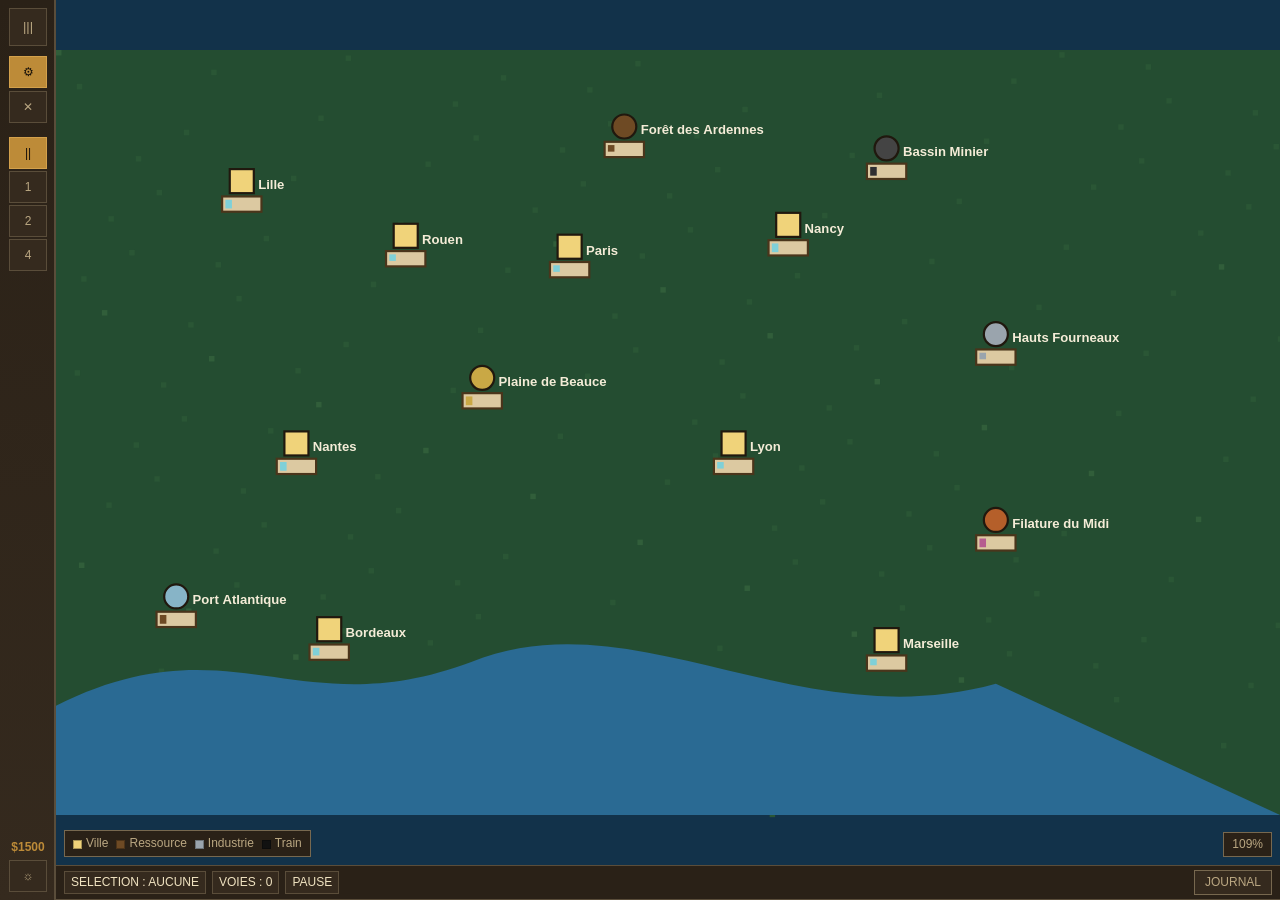
==== v5/index.html @ b38e6522 "V5.0 setup — copie initiale de V4 Base pour la simulation economique ferroviaire : classes de fret, " ====
<!DOCTYPE html>
<html lang="fr" data-theme="dark">
<head>
  <meta charset="UTF-8" />
  <meta name="viewport" content="width=device-width, initial-scale=1.0" />
  <title>Rail Baron 1890 — V5</title>
  <link href="https://api.fontshare.com/v2/css?f[]=satoshi@400,500,700&display=swap" rel="stylesheet">
  <link rel="stylesheet" href="css/style.css" />
</head>
<body>
<div class="app" id="appRoot">
  <!-- Sidebar retractable -->
  <aside class="sidebar" id="sidebar">
    <div class="sb-collapsed" id="sbCollapsed">
      <button class="sb-toggle" id="sbToggle" title="Menu">|||</button>
      <div class="sb-tools">
        <button class="sb-btn active" data-tool="rail" title="Poser voie">&#9881;</button>
        <button class="sb-btn" data-tool="delete" title="Demolir">&#10005;</button>
      </div>
      <div class="sb-speed">
        <button class="sb-btn speed-btn active" data-speed="0" title="Pause">||</button>
        <button class="sb-btn speed-btn" data-speed="1" title="Vitesse 1x">1</button>
        <button class="sb-btn speed-btn" data-speed="2" title="Vitesse 2x">2</button>
        <button class="sb-btn speed-btn" data-speed="4" title="Vitesse 4x">4</button>
      </div>
      <div class="sb-mini-stat" id="sbCash">&mdash;</div>
      <button class="sb-btn theme-btn" id="themeBtn" title="Theme">&#9788;</button>
    </div>

    <div class="sb-expanded" id="sbExpanded">
      <div class="sb-brand">
        <div>
          <div class="logo-title">Rail Baron 1890</div>
          <div class="logo-sub">V5 &middot; simulation eco</div>
        </div>
        <button class="sb-toggle" id="sbToggle2" title="Fermer">&times;</button>
      </div>

      <!-- Stats -->
      <section class="sb-section">
        <div class="sb-section-hd open" data-accordion="stats">Compagnie</div>
        <div class="sb-section-bd" id="acc-stats">
          <div class="stat-grid">
            <div class="stat"><span class="stat-label">Capital</span><span class="stat-val" id="cashValue"></span></div>
            <div class="stat"><span class="stat-label">Profit</span><span class="stat-val" id="profitValue"></span></div>
            <div class="stat"><span class="stat-label">Mois</span><span class="stat-val" id="turnValue"></span></div>
            <div class="stat"><span class="stat-label">Convois</span><span class="stat-val" id="trainCount"></span></div>
          </div>
          <div class="month-progress">
            <div class="progress-track"><div class="progress-fill" id="monthProgressFill"></div></div>
            <div class="mini" id="monthProgressLabel">Mois 1/24</div>
          </div>
        </div>
      </section>

      <!-- Outils -->
      <section class="sb-section">
        <div class="sb-section-hd" data-accordion="tools">Outils</div>
        <div class="sb-section-bd" id="acc-tools">
          <div class="tool-grid">
            <button class="btn active" data-tool="rail">Poser voie</button>
            <button class="btn" data-tool="delete">Demolir</button>
          </div>
          <div class="mini" id="toolStatus">Selectionnez un site de depart.</div>
        </div>
      </section>

      <!-- Vitesse -->
      <section class="sb-section">
        <div class="sb-section-hd" data-accordion="speed">Simulation</div>
        <div class="sb-section-bd" id="acc-speed">
          <div class="speed-bar">
            <button class="btn speed-btn active" data-speed="0">Pause</button>
            <button class="btn speed-btn" data-speed="1">1&times;</button>
            <button class="btn speed-btn" data-speed="2">2&times;</button>
            <button class="btn speed-btn" data-speed="4">4&times;</button>
          </div>
          <button class="btn" id="restartBtn">Nouvelle partie</button>
        </div>
      </section>

      <!-- Affectation convoi -->
      <section class="sb-section">
        <div class="sb-section-hd" data-accordion="assign">Affecter convoi</div>
        <div class="sb-section-bd" id="acc-assign">
          <select class="select" id="routeSelect"></select>
          <select class="select" id="resourceSelect"></select>
          <button class="btn primary" id="buyTrainBtn">Acheter train (120$)</button>
        </div>
      </section>

      <!-- Cours -->
      <section class="sb-section">
        <div class="sb-section-hd" data-accordion="prices">Cours des marchandises</div>
        <div class="sb-section-bd" id="acc-prices">
          <div class="res-list" id="resourceList"></div>
        </div>
      </section>

      <!-- Gares -->
      <section class="sb-section">
        <div class="sb-section-hd" data-accordion="stations">Gares et stocks</div>
        <div class="sb-section-bd" id="acc-stations">
          <div class="st-list" id="stationList"></div>
        </div>
      </section>

      <!-- Convois -->
      <section class="sb-section">
        <div class="sb-section-hd" data-accordion="trains">Convois</div>
        <div class="sb-section-bd" id="acc-trains">
          <div class="tr-list" id="trainList"></div>
        </div>
      </section>
    </div>
  </aside>

  <!-- Zone principale -->
  <main class="main-area">
    <div class="map-container" id="mapContainer">
      <canvas id="gameCanvas"></canvas>
      <div class="overlay-layer" id="overlayLayer"></div>
      <div class="map-legend" id="mapLegend">
        <span><span class="swatch" style="background:#f0d37a"></span>Ville</span>
        <span><span class="swatch" style="background:#6e4a24"></span>Ressource</span>
        <span><span class="swatch" style="background:#9aa4ad"></span>Industrie</span>
        <span><span class="swatch" style="background:#111"></span>Train</span>
      </div>
      <div class="zoom-indicator" id="zoomIndicator">100%</div>
    </div>

    <div class="bottom-bar">
      <div class="hud-chips" id="hudChips">
        <span class="chip" id="selectedBadge">Selection : aucune</span>
        <span class="chip" id="networkBadge">Voies : 0</span>
        <span class="chip" id="speedBadge">Pause</span>
      </div>
      <button class="log-toggle" id="logToggle">Journal</button>
    </div>
    <div class="log-bar" id="logBar">
      <div class="log-content" id="logBox"></div>
    </div>
  </main>

  <!-- Bandeau fenetre trop petite -->
  <div class="warning-banner" id="warningBanner">
    Fenetre trop petite &mdash; minimum recommande : 800 &times; 600
  </div>
</div>

<script src="js/config.js"></script>
<script src="js/camera.js"></script>
<script src="js/input.js"></script>
<script src="js/game-state.js"></script>
<script src="js/economy.js"></script>
<script src="js/tracks.js"></script>
<script src="js/trains.js"></script>
<script src="js/renderer.js"></script>
<script src="js/overlays.js"></script>
<script src="js/ui.js"></script>
<script src="js/main.js"></script>
</body>
</html>
---- v5/css/style.css ----
/* =============================================
   Rail Baron 1890 V4 — Theme & Layout
   ============================================= */

/* === Theme clair / sombre === */
:root, [data-theme="light"] {
  --text-xs:   .75rem;
  --text-sm:   .8125rem;
  --text-base: .875rem;
  --text-lg:   1.125rem;
  --space-1: .25rem; --space-2: .5rem; --space-3: .75rem;

  --color-bg:          #efe6d2;
  --color-surface:     #f7f0de;
  --color-surface-2:   #fbf7ed;
  --color-border:      #8a7f63;
  --color-divider:     #b6aa89;
  --color-text:        #1d160e;
  --color-text-muted:  #5a5140;
  --color-text-inverse:#f8f1e0;
  --color-primary:     #7b4f19;
  --color-primary-hover:#623d11;
  --color-good:        #55743b;
  --color-bad:         #8e4338;
  --shadow-sm: 0 1px 0 rgba(34,21,9,.16);
  --shadow-md: 0 4px 12px rgba(34,21,9,.18);
  --sb-width: 56px;
  --sb-expanded: 320px;
  --font-body: 'Satoshi', Arial, sans-serif;
}

[data-theme="dark"] {
  --color-bg:          #1c160f;
  --color-surface:     #2a2117;
  --color-surface-2:   #352a1e;
  --color-border:      #77684f;
  --color-divider:     #5a4d3a;
  --color-text:        #f0e3c1;
  --color-text-muted:  #baa782;
  --color-text-inverse:#18110a;
  --color-primary:     #bd8b38;
  --color-primary-hover:#d3a14c;
  --color-good:        #7ea760;
  --color-bad:         #cf7866;
  --shadow-sm: 0 1px 0 rgba(0,0,0,.35);
  --shadow-md: 0 8px 24px rgba(0,0,0,.35);
}

/* === Reset & base === */
*, *::before, *::after { box-sizing: border-box; margin: 0; padding: 0; }
html, body { height: 100%; overflow: hidden; }
body {
  font-family: var(--font-body);
  font-size: var(--text-base);
  line-height: 1.4;
  background: var(--color-bg);
  color: var(--color-text);
}
button, input, select { font: inherit; color: inherit; }
button { cursor: pointer; border: none; background: none; }
option { color: #111; }

/* === Layout principal === */
.app {
  display: grid;
  grid-template-columns: var(--sb-width) 1fr;
  grid-template-rows: 1fr;
  height: 100vh;
  overflow: hidden;
}

/* =============================================
   SIDEBAR
   ============================================= */
.sidebar {
  position: relative;
  background: linear-gradient(180deg, var(--color-surface), var(--color-surface-2));
  border-right: 2px solid var(--color-divider);
  width: var(--sb-width);
  transition: width 0.2s ease;
  overflow: hidden;
  z-index: 20;
  flex-shrink: 0;
}
.sidebar.expanded {
  width: var(--sb-expanded);
}

/* --- Collapsed --- */
.sb-collapsed {
  display: flex;
  flex-direction: column;
  align-items: center;
  gap: 6px;
  padding: 8px 4px;
  width: var(--sb-width);
  height: 100%;
}
.sb-collapsed > * { flex-shrink: 0; }
.sb-toggle {
  width: 38px; height: 38px;
  border: 1px solid var(--color-divider);
  background: var(--color-surface-2);
  color: var(--color-text-muted);
  font-size: var(--text-sm);
  display: flex; align-items: center; justify-content: center;
  margin-bottom: 4px;
}
.sb-tools { display: flex; flex-direction: column; gap: 3px; }
.sb-speed { display: flex; flex-direction: column; gap: 2px; margin-top: 8px; }
.sb-btn {
  width: 38px; height: 32px;
  border: 1px solid var(--color-divider);
  background: var(--color-surface-2);
  color: var(--color-text-muted);
  font-size: var(--text-xs);
  display: flex; align-items: center; justify-content: center;
}
.sb-btn.active, .sb-btn.primary {
  background: var(--color-primary);
  color: var(--color-text-inverse);
  border-color: var(--color-primary-hover);
}
.speed-btn.active {
  background: var(--color-primary);
  color: var(--color-text-inverse);
  border-color: var(--color-primary-hover);
}
.sb-mini-stat {
  margin-top: auto;
  font-size: var(--text-xs);
  font-weight: 700;
  color: var(--color-primary);
  text-align: center;
  line-height: 1.2;
  max-width: 48px;
  overflow: hidden;
  text-overflow: ellipsis;
}

/* --- Expanded --- */
.sb-expanded {
  display: none;
  flex-direction: column;
  position: absolute;
  top: 0; left: 0;
  width: var(--sb-expanded);
  height: 100%;
  padding: 10px;
  gap: 4px;
  overflow-y: auto;
  overflow-x: hidden;
}
.sidebar.expanded .sb-expanded { display: flex; }
.sidebar.expanded .sb-collapsed { display: none; }

.sb-brand {
  display: flex;
  justify-content: space-between;
  align-items: flex-start;
  padding-bottom: 6px;
  border-bottom: 1px solid var(--color-divider);
  margin-bottom: 2px;
}
.logo-title {
  font-size: var(--text-lg);
  font-weight: 700;
  letter-spacing: .03em;
  text-transform: uppercase;
  line-height: 1.1;
}
.logo-sub {
  font-size: var(--text-xs);
  color: var(--color-text-muted);
  text-transform: uppercase;
  letter-spacing: .08em;
}

/* --- Accordion sections --- */
.sb-section {
  border: 1px solid var(--color-divider);
  background: rgba(255,255,255,.02);
}
.sb-section-hd {
  padding: 6px 8px;
  font-size: var(--text-xs);
  font-weight: 700;
  text-transform: uppercase;
  letter-spacing: .06em;
  background: var(--color-surface-2);
  cursor: pointer;
  user-select: none;
}
.sb-section-hd::after {
  content: ' +';
  float: right;
  font-weight: 400;
  color: var(--color-text-muted);
}
.sb-section-hd.open::after {
  content: ' \2013';
}
.sb-section-bd { display: none; padding: 6px 8px; }
.sb-section-hd.open + .sb-section-bd { display: block; }

/* --- Stats --- */
.stat-grid {
  display: grid;
  grid-template-columns: 1fr 1fr;
  gap: 4px;
  margin-bottom: 6px;
}
.stat {
  padding: 4px 6px;
  border: 1px solid var(--color-divider);
  background: rgba(255,255,255,.03);
  display: flex; justify-content: space-between; align-items: center;
  gap: 4px;
}
.stat-label {
  font-size: var(--text-xs);
  text-transform: uppercase;
  letter-spacing: .06em;
  color: var(--color-text-muted);
}
.stat-val { font-weight: 700; }

/* --- Progress --- */
.month-progress { display: grid; gap: 3px; }
.progress-track {
  height: 6px;
  background: var(--color-surface-2);
  border: 1px solid var(--color-divider);
  border-radius: 3px;
  overflow: hidden;
}
.progress-fill {
  height: 100%;
  width: 0%;
  background: var(--color-primary);
  transition: width 0.3s linear;
}

/* --- Buttons & inputs --- */
.btn, .select {
  padding: 5px 8px;
  border: 2px solid var(--color-border);
  background: var(--color-surface-2);
  min-height: 36px;
  font-size: var(--text-xs);
}
.btn.active, .btn.primary {
  background: var(--color-primary);
  color: var(--color-text-inverse);
  border-color: var(--color-primary-hover);
}

.tool-grid { display: grid; grid-template-columns: 1fr 1fr; gap: 4px; }

.speed-bar { display: flex; gap: 4px; margin-bottom: 6px; }
.speed-bar .btn { flex: 1; text-align: center; }

.select { width: 100%; margin-bottom: 4px; }
.select:last-of-type { margin-bottom: 6px; }

.mini {
  font-size: var(--text-xs);
  color: var(--color-text-muted);
  margin-top: 4px;
}

/* --- Lists --- */
.res-list, .st-list, .tr-list {
  display: grid;
  gap: 3px;
  max-height: 140px;
  overflow-y: auto;
}
.res-row, .st-row, .tr-row {
  display: grid;
  grid-template-columns: 1fr auto;
  gap: 4px;
  align-items: center;
  padding: 3px 5px;
  border: 1px solid var(--color-divider);
  background: rgba(255,255,255,.02);
  font-size: var(--text-xs);
}

/* =============================================
   ZONE PRINCIPALE (MAP)
   ============================================= */
.main-area {
  display: grid;
  grid-template-rows: 1fr auto;
  overflow: hidden;
  min-width: 0;
}

.map-container {
  position: relative;
  overflow: hidden;
  background: #12324a;
}

canvas {
  display: block;
  width: 100%;
  height: 100%;
  cursor: default;
}

/* --- Overlay layer --- */
.overlay-layer {
  position: absolute;
  top: 0; left: 0;
  width: 100%; height: 100%;
  pointer-events: none;
  z-index: 10;
}
.overlay-layer > * {
  pointer-events: auto;
}

/* --- Map legend --- */
.map-legend {
  position: absolute;
  bottom: 8px; left: 8px;
  display: flex;
  gap: 8px;
  flex-wrap: wrap;
  padding: 4px 8px;
  background: var(--color-surface);
  border: 1px solid var(--color-border);
  font-size: var(--text-xs);
  color: var(--color-text-muted);
  z-index: 5;
  pointer-events: none;
}
.swatch {
  display: inline-block;
  width: 9px; height: 9px;
  border: 1px solid rgba(0,0,0,.3);
  margin-right: 4px;
  vertical-align: middle;
}

/* --- Zoom indicator --- */
.zoom-indicator {
  position: absolute;
  bottom: 8px; right: 8px;
  padding: 3px 8px;
  background: var(--color-surface);
  border: 1px solid var(--color-border);
  font-size: var(--text-xs);
  color: var(--color-text-muted);
  z-index: 5;
  pointer-events: none;
}

/* =============================================
   BOTTOM BAR + LOG
   ============================================= */
.bottom-bar {
  display: flex;
  justify-content: space-between;
  align-items: center;
  padding: 4px 8px;
  background: var(--color-surface);
  border-top: 1px solid var(--color-divider);
  gap: 8px;
}
.hud-chips { display: flex; gap: 6px; flex-wrap: wrap; }
.chip {
  padding: 2px 6px;
  border: 1px solid var(--color-divider);
  background: var(--color-surface-2);
  font-size: var(--text-xs);
  text-transform: uppercase;
}
.log-toggle {
  padding: 3px 10px;
  border: 1px solid var(--color-border);
  background: var(--color-surface-2);
  color: var(--color-text-muted);
  font-size: var(--text-xs);
  text-transform: uppercase;
}
.log-bar {
  background: var(--color-surface);
  border-top: 1px solid var(--color-divider);
  max-height: 0;
  overflow: hidden;
  transition: max-height 0.25s ease;
}
.log-bar.open { max-height: 120px; }
.log-content {
  padding: 6px 10px;
  font-size: var(--text-xs);
  white-space: pre-line;
  max-height: 108px;
  overflow-y: auto;
}

/* =============================================
   OVERLAYS (tooltips & detail panels)
   ============================================= */

/* --- Tooltip --- */
.tt-box {
  position: absolute;
  padding: 6px 10px;
  background: var(--color-surface);
  border: 2px solid var(--color-primary);
  box-shadow: var(--shadow-md);
  font-size: var(--text-sm);
  z-index: 15;
  pointer-events: none;
  max-width: 240px;
}
.tt-name {
  font-weight: 700;
  margin-bottom: 2px;
}
.tt-row {
  display: flex; justify-content: space-between; gap: 12px;
  font-size: var(--text-xs);
}
.tt-resource {
  display: inline-block;
  width: 8px; height: 8px;
  border-radius: 1px;
  margin-right: 4px;
  vertical-align: middle;
}

/* --- Detail panel (fiche) --- */
.detail-overlay {
  position: absolute;
  top: 0; left: 0; right: 0; bottom: 0;
  background: rgba(0,0,0,.35);
  z-index: 25;
  display: flex; align-items: center; justify-content: center;
}
.detail-panel {
  background: var(--color-surface);
  border: 3px solid var(--color-primary);
  box-shadow: var(--shadow-md);
  padding: 12px 16px;
  min-width: 260px;
  max-width: 380px;
}
.detail-header {
  display: flex;
  justify-content: space-between;
  align-items: center;
  margin-bottom: 8px;
  padding-bottom: 6px;
  border-bottom: 1px solid var(--color-divider);
}
.detail-title { font-weight: 700; text-transform: uppercase; }
.detail-close {
  width: 28px; height: 28px;
  border: 1px solid var(--color-border);
  background: var(--color-surface-2);
  font-size: var(--text-base);
  display: flex; align-items: center; justify-content: center;
}
.detail-body { font-size: var(--text-sm); line-height: 1.5; }
.detail-body .tt-row { margin-bottom: 3px; }

/* =============================================
   WARNING BANNER
   ============================================= */
.warning-banner {
  display: none;
  position: fixed;
  bottom: 0; left: 0; right: 0;
  padding: 6px;
  background: var(--color-bad);
  color: #fff;
  text-align: center;
  font-size: var(--text-xs);
  font-weight: 700;
  z-index: 100;
}

/* =============================================
   RESPONSIVE
   ============================================= */
/* Fenetre < 800x600 : afficher le bandeau */
@media (max-width: 800px), (max-height: 600px) {
  .warning-banner { display: block; }
}

/* Ecran etroit : sidebar en mode tiroir */
@media (max-width: 700px) {
  .app { grid-template-columns: 0 1fr; }
  .sidebar {
    position: fixed;
    top: 0; left: 0;
    height: 100vh;
    z-index: 50;
  }
  .sidebar.expanded { box-shadow: var(--shadow-md); }
}

/* Tres petit : ajustements */
@media (max-height: 700px) {
  .sb-section-bd { max-height: 80px; overflow-y: auto; }
  .res-list, .st-list, .tr-list { max-height: 60px; }
}

.good { color: var(--color-good); }
.bad  { color: var(--color-bad); }
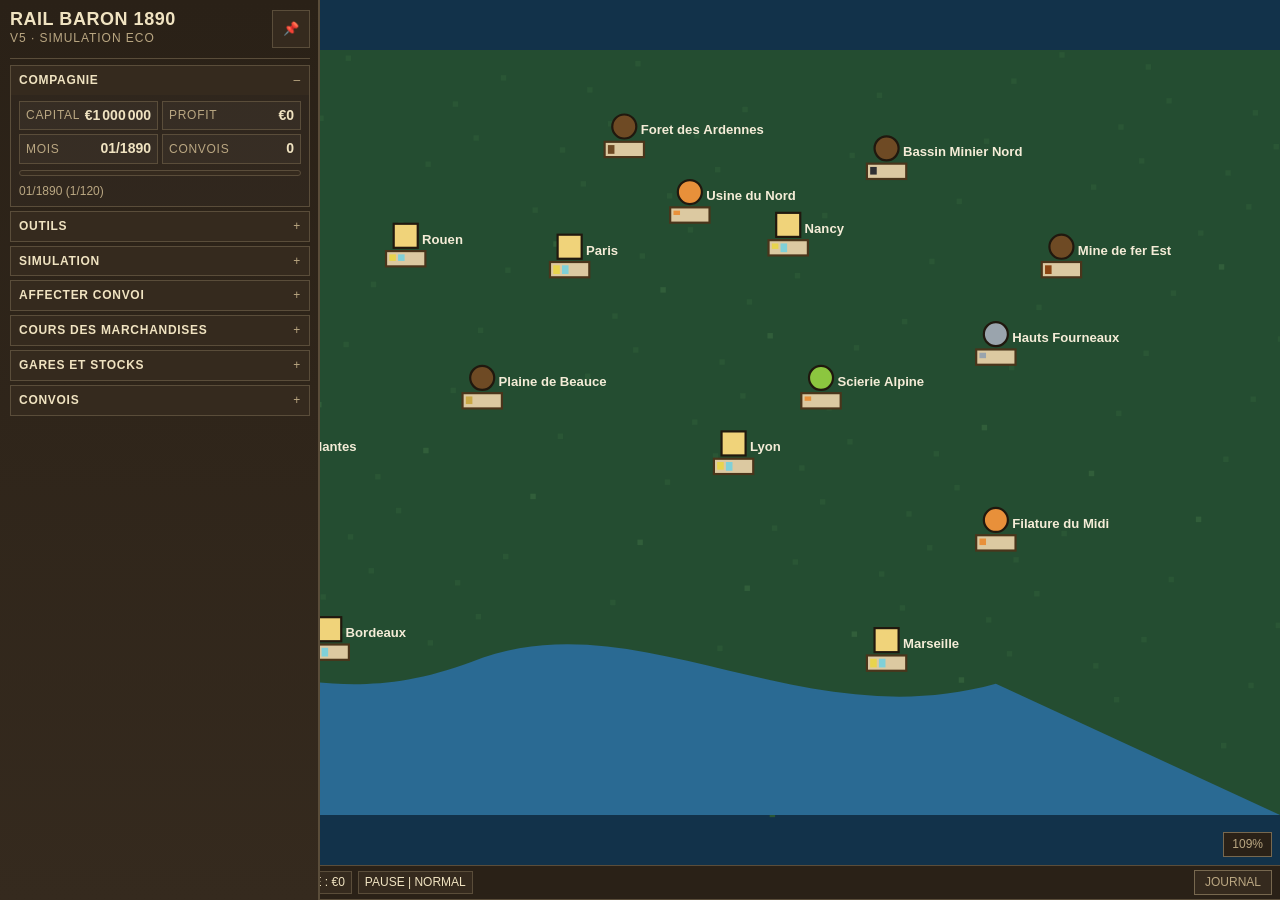
==== commit 2be30019: "V5.01 — sidebar avec epingle (pin) Le sidebar est desormais pilote par un bouton pin : - Epingle (de" ====
--- a/v5/index.html
+++ b/v5/index.html
@@ -12,7 +12,7 @@
   <!-- Sidebar retractable -->
   <aside class="sidebar" id="sidebar">
     <div class="sb-collapsed" id="sbCollapsed">
-      <button class="sb-toggle" id="sbToggle" title="Menu">|||</button>
+      <button class="sb-pin" id="sbPin" title="Epingler">&#128204;</button>
       <div class="sb-tools">
         <button class="sb-btn active" data-tool="rail" title="Poser voie">&#9881;</button>
         <button class="sb-btn" data-tool="delete" title="Demolir">&#10005;</button>
@@ -33,7 +33,7 @@
           <div class="logo-title">Rail Baron 1890</div>
           <div class="logo-sub">V5 &middot; simulation eco</div>
         </div>
-        <button class="sb-toggle" id="sbToggle2" title="Fermer">&times;</button>
+        <button class="sb-pin" id="sbPin2" title="Detacher">&#128204;</button>
       </div>
 
       <!-- Stats -->
--- a/v5/css/style.css
+++ b/v5/css/style.css
@@ -82,7 +82,7 @@
   z-index: 20;
   flex-shrink: 0;
 }
-.sidebar.expanded {
+.sidebar.pinned {
   width: var(--sb-expanded);
 }
 
@@ -97,7 +97,7 @@
   height: 100%;
 }
 .sb-collapsed > * { flex-shrink: 0; }
-.sb-toggle {
+.sb-pin {
   width: 38px; height: 38px;
   border: 1px solid var(--color-divider);
   background: var(--color-surface-2);
@@ -105,7 +105,12 @@
   font-size: var(--text-sm);
   display: flex; align-items: center; justify-content: center;
   margin-bottom: 4px;
-}
+  cursor: pointer;
+  opacity: 0.5;
+  transition: opacity 0.15s;
+}
+.sb-pin:hover, .sb-pin.active { opacity: 1; color: var(--color-primary); }
+.sidebar.pinned .sb-collapsed .sb-pin { opacity: 1; color: var(--color-primary); }
 .sb-tools { display: flex; flex-direction: column; gap: 3px; }
 .sb-speed { display: flex; flex-direction: column; gap: 2px; margin-top: 8px; }
 .sb-btn {
@@ -151,8 +156,8 @@
   overflow-y: auto;
   overflow-x: hidden;
 }
-.sidebar.expanded .sb-expanded { display: flex; }
-.sidebar.expanded .sb-collapsed { display: none; }
+.sidebar.pinned .sb-expanded { display: flex; }
+.sidebar.pinned .sb-collapsed { display: none; }
 
 .sb-brand {
   display: flex;
@@ -502,7 +507,7 @@
     height: 100vh;
     z-index: 50;
   }
-  .sidebar.expanded { box-shadow: var(--shadow-md); }
+  .sidebar.pinned { box-shadow: var(--shadow-md); }
 }
 
 /* Tres petit : ajustements */
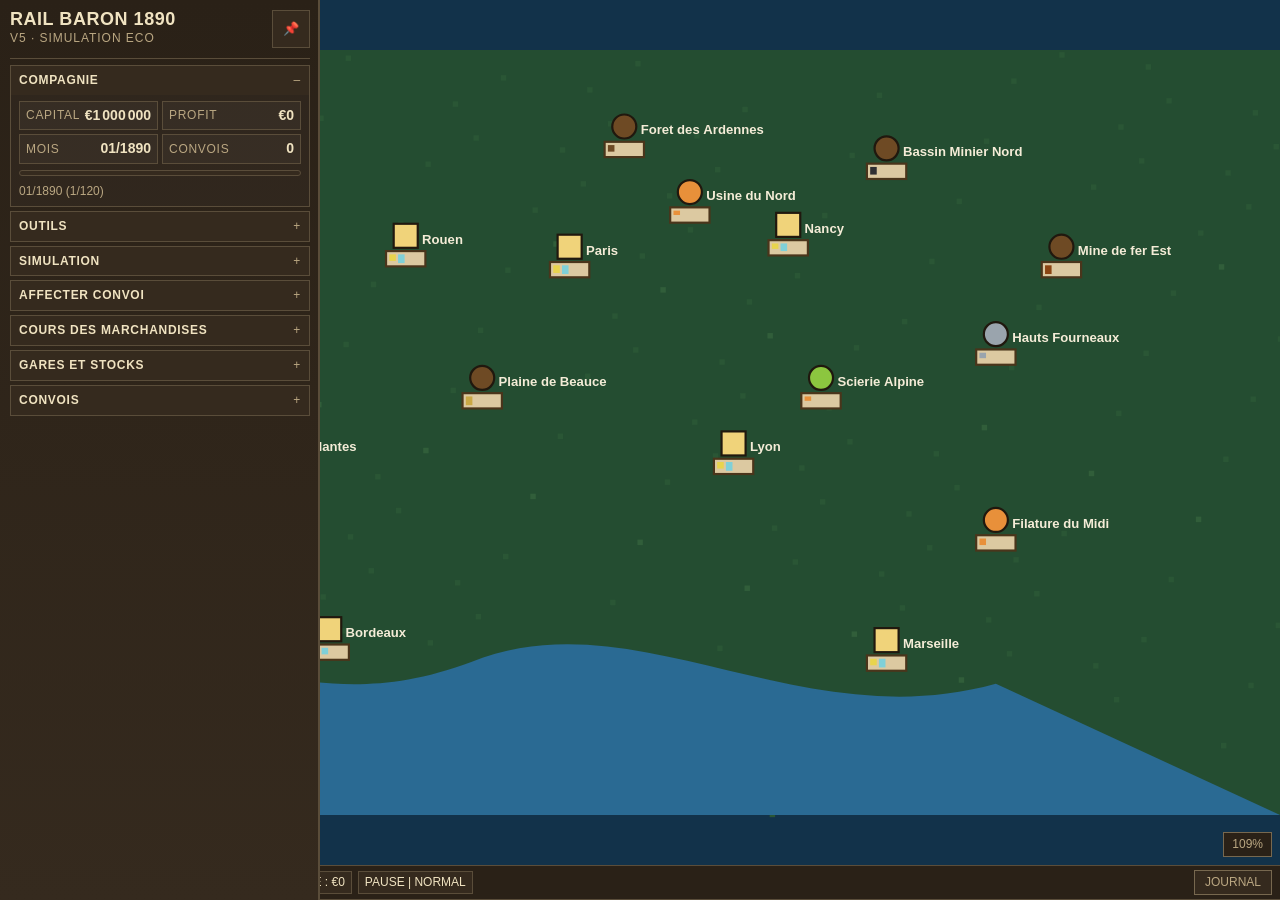
==== commit 01d660ef: "V5.5 — equilibrage, gestion trains, rapport financier Equilibrage : BaseRate x15, formule distance b" ====
--- a/v5/index.html
+++ b/v5/index.html
@@ -76,6 +76,8 @@
             <button class="btn speed-btn" data-speed="4">4&times;</button>
           </div>
           <button class="btn" id="restartBtn">Nouvelle partie</button>
+          <button class="btn" id="reportBtn">Rapport financier</button>
+          <button class="btn" id="loanBtn">Emprunt 500k</button>
         </div>
       </section>
 
--- a/v5/css/style.css
+++ b/v5/css/style.css
@@ -292,6 +292,23 @@
   font-size: var(--text-xs);
 }
 
+/* --- Train action buttons --- */
+.train-actions {
+  display: flex; gap: 3px; margin-top: 4px;
+}
+.tb-act {
+  padding: 1px 7px;
+  border: 1px solid var(--color-divider);
+  background: var(--color-surface-2);
+  color: var(--color-text-muted);
+  font-size: var(--text-xs);
+  cursor: pointer;
+  min-height: 22px;
+}
+.tb-act:hover { background: var(--color-primary); color: var(--color-text-inverse); }
+.tb-sell { color: var(--color-bad); }
+.tb-sell:hover { background: var(--color-bad); color: #fff; }
+
 /* =============================================
    ZONE PRINCIPALE (MAP)
    ============================================= */
